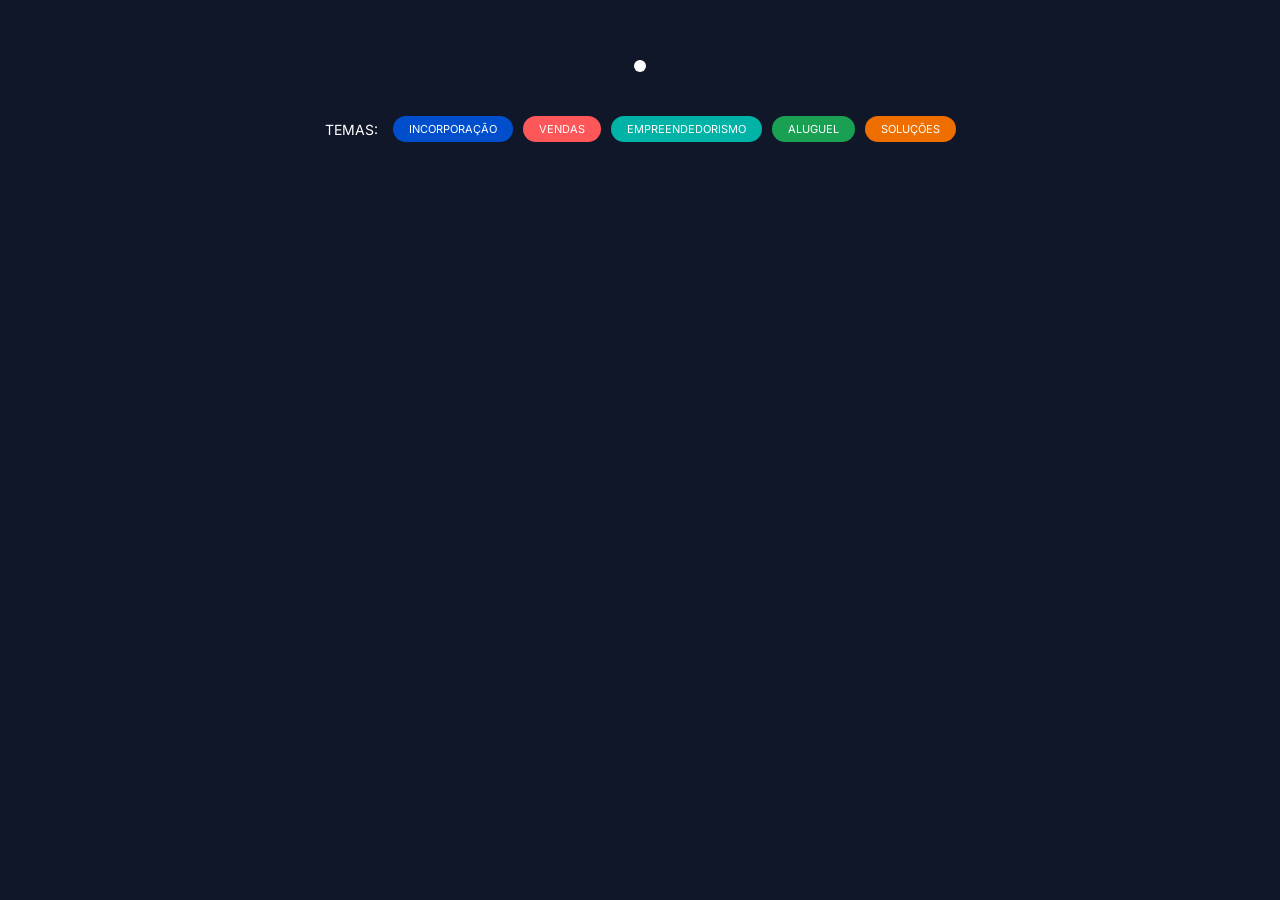
==== index.html @ 0c0e345c "first commit" ====
<!DOCTYPE html>
<html lang="pt-BR">
<head>
    <meta charset="UTF-8">
    <meta name="viewport" content="width=device-width, initial-scale=1.0">
    <title>Programação Cupola Summit 2026</title>
    <link rel="stylesheet" href="style.css">
</head>
<body>
    <div class="summit-schedule">
        <div class="schedule-controls">
            <div class="schedule-tabs" id="tabs-container">
                <!-- Tabs serão geradas dinamicamente -->
            </div>
            <div class="schedule-legend-container">
                <span class="legend-label">TEMAS:</span>
                <div class="schedule-legend">
                    <span class="legend-item incorp">INCORPORAÇÃO</span>
                    <span class="legend-item vendas">VENDAS</span>
                    <span class="legend-item emp">EMPREENDEDORISMO</span>
                    <span class="legend-item aluguel">ALUGUEL</span>
                    <span class="legend-item solucoes">SOLUÇÕES</span>
                </div>
            </div>
        </div>

        <div id="schedule-content">
            <!-- Conteúdo será gerado dinamicamente -->
        </div>
    </div>
    <script src="script.js"></script>
</body>
</html>
---- style.css ----
@import url('https://fonts.googleapis.com/css2?family=Inter:wght@400;500;600;700&display=swap');

:root {
  --bg-color: #101728;
  --text-light: #ffffff;
  --text-dark: #0c172c;
  --card-bg: #fdfaf5;
  
  --theme-incorp: #004ecc;
  --theme-vendas: #fe575a;
  --theme-emp: #00b3a6;
  --theme-aluguel: #1aa053;
  --theme-solucoes: #ee6f00;
  --theme-entrevista: #41444b;
}

* {
  box-sizing: border-box;
  margin: 0;
  padding: 0;
}

body {
  font-family: 'Inter', sans-serif;
  background-color: var(--bg-color);
  color: var(--text-light);
  padding: 20px;
}

.summit-schedule {
  max-width: 1140px;
  margin: 0 auto;
  padding: 40px 0;
}

/* Tabs */
.schedule-controls {
  text-align: center;
  margin-bottom: 40px;
}

.schedule-tabs {
  display: inline-flex;
  background: #ffffff;
  border-radius: 40px;
  padding: 6px;
  margin-bottom: 30px;
}

.tab-btn {
  background: transparent;
  border: none;
  color: #0c172c;
  padding: 8px 24px;
  border-radius: 35px;
  font-size: 14px;
  font-weight: 400;
  cursor: pointer;
  transition: all 0.3s ease;
}

.tab-btn.active {
  background: #0c172c;
  color: var(--text-light);
}

/* Legend Mobile Slider */
.schedule-legend-container {
    display: flex;
    justify-content: center;
    align-items: center;
    gap: 15px;
}

.legend-label {
    font-size: 14px;
    font-weight: 400;
    text-transform: uppercase;
}

.schedule-legend {
  display: flex;
  gap: 10px;
  overflow-x: auto;
  padding: 10px 0;
  scrollbar-width: none; /* Firefox */
}

.schedule-legend::-webkit-scrollbar {
  display: none; /* Chrome/Safari */
}

.legend-item {
  white-space: nowrap;
  padding: 6px 16px;
  border-radius: 20px;
  font-size: 11px;
  font-weight: 400;
  color: #fff;
  text-transform: uppercase;
}

.legend-item.incorp { background: var(--theme-incorp); }
.legend-item.vendas { background: var(--theme-vendas); }
.legend-item.emp { background: var(--theme-emp); }
.legend-item.aluguel { background: var(--theme-aluguel); }
.legend-item.solucoes { background: var(--theme-solucoes); }

/* Timeline Wrapper */
.schedule-day {
  display: none;
}

.schedule-day.active {
  display: block;
}

.timeline-row {
  display: flex;
  margin-bottom: 30px;
}

/* Time Badge */
.timeline-time {
  width: 70px;
  flex-shrink: 0;
  padding-right: 15px;
}

.time-badge {
  background: #fdfaf5;
  color: var(--bg-color);
  font-weight: 600;
  font-size: 14px;
  padding: 8px 0;
  text-align: center;
  border-radius: 12px; /* Reduzi de 50px para 12px conforme pedido */
  width: 56px;
  display: block;
}

/* Content Area */
.timeline-cards {
  display: grid;
  grid-template-columns: repeat(auto-fit, minmax(280px, 1fr));
  gap: 20px;
  flex-grow: 1;
}

/* Base Card */
.card {
  border-radius: 12px;
  overflow: hidden;
  display: flex;
  flex-direction: column;
  background: var(--card-bg);
  min-height: 100%;
}

/* Announcement */
.card-announcement {
  padding: 24px;
}

.card-announcement .stage-name, .card-normal .stage-name, .card-keynote .stage-name {
  font-size: 10px;
  text-transform: uppercase;
  color: #555;
  margin-bottom: 15px;
  font-weight: 500;
}

.card-announcement .event-title {
  font-size: 16px;
  font-weight: 600;
  color: var(--text-dark);
}

/* Keynote */
.card-keynote {
  background: linear-gradient(90deg, #448937 0%, #305466 100%);
  color: #fff;
}

.keynote-body {
  padding: 24px;
}

.card-keynote .stage-name { color: rgba(255,255,255,0.8); margin-bottom: 0; }

.keynote-content {
  display: flex;
  align-items: center;
  gap: 30px;
}

.keynote-speaker-info {
  display: flex;
  align-items: center;
  gap: 20px;
}

.speaker-photo {
  border-radius: 50%;
  object-fit: cover;
  flex-shrink: 0;
}

.speaker-photo.photo-normal { width: 36px; height: 36px; }
.speaker-photo.photo-keynote { width: 60px; height: 60px; }

.speaker-details .tag {
  border: 1px solid rgba(255,255,255,0.4);
  border-radius: 20px;
  padding: 2px 8px;
  font-size: 9px;
  text-transform: uppercase;
  display: inline-block;
  margin-bottom: 8px;
}

.speaker-details .speaker-name {
  font-size: 14px;
  font-weight: 500;
  margin-bottom: 4px;
}

.speaker-details .speaker-role {
  font-size: 9px;
  text-transform: uppercase;
  opacity: 0.8;
}

.card-normal .speaker-details .speaker-name {
  color: var(--text-dark);
}

.card-normal .speaker-details .speaker-role {
  color: #666;
}

.keynote-title {
  flex: 1;
  font-size: 28px;
  font-weight: 600;
  border-left: 1px solid rgba(255,255,255,0.3);
  padding-left: 30px;
  line-height: 1.1;
}

/* Normal Card */
.card-header {
  padding: 12px 20px;
  display: flex;
  justify-content: space-between;
  align-items: center;
}

.card-header .stage-name {
    margin-bottom: 0;
    color: #fff;
    font-weight: 600;
}

.theme-container {
    display: flex;
    gap: 5px;
}

.theme-tag {
  border: 1px solid rgba(255,255,255,0.6);
  padding: 2px 10px;
  border-radius: 20px;
  font-size: 9px;
  text-transform: uppercase;
  font-weight: 500;
  color: #fff;
}

.card-body {
  padding: 24px 20px;
  display: flex;
  flex-direction: column;
  justify-content: space-between;
  flex: 1;
}

.card-body .event-title {
  font-size: 16px;
  font-weight: 600;
  color: var(--text-dark);
  margin-bottom: 20px;
}

.normal-speaker-info {
  display: flex;
  align-items: center;
  gap: 12px;
}

/* Break */
.timeline-break {
  display: flex;
  align-items: center;
  gap: 15px;
  padding: 5px 0;
}

.break-icon {
  width: 36px;
  height: 36px;
  border: 1px solid rgba(255,255,255,0.2);
  border-radius: 50%;
  display: flex;
  align-items: center;
  justify-content: center;
}

.break-text {
  font-size: 14px;
  font-weight: 600;
}

/* Mobile */
@media (max-width: 768px) {
    .schedule-legend-container {
        flex-direction: column;
        align-items: flex-start;
        padding-left: 20px;
    }
    
    .schedule-legend {
        width: 100%;
        padding-right: 20px;
    }

    .timeline-row {
        flex-direction: column;
    }
    
    .timeline-time {
        margin-bottom: 10px;
    }

    .keynote-content {
        flex-direction: column;
        align-items: flex-start;
        gap: 20px;
    }
    
    .keynote-title {
        border-left: none;
        padding-left: 0;
        font-size: 20px;
    }
}
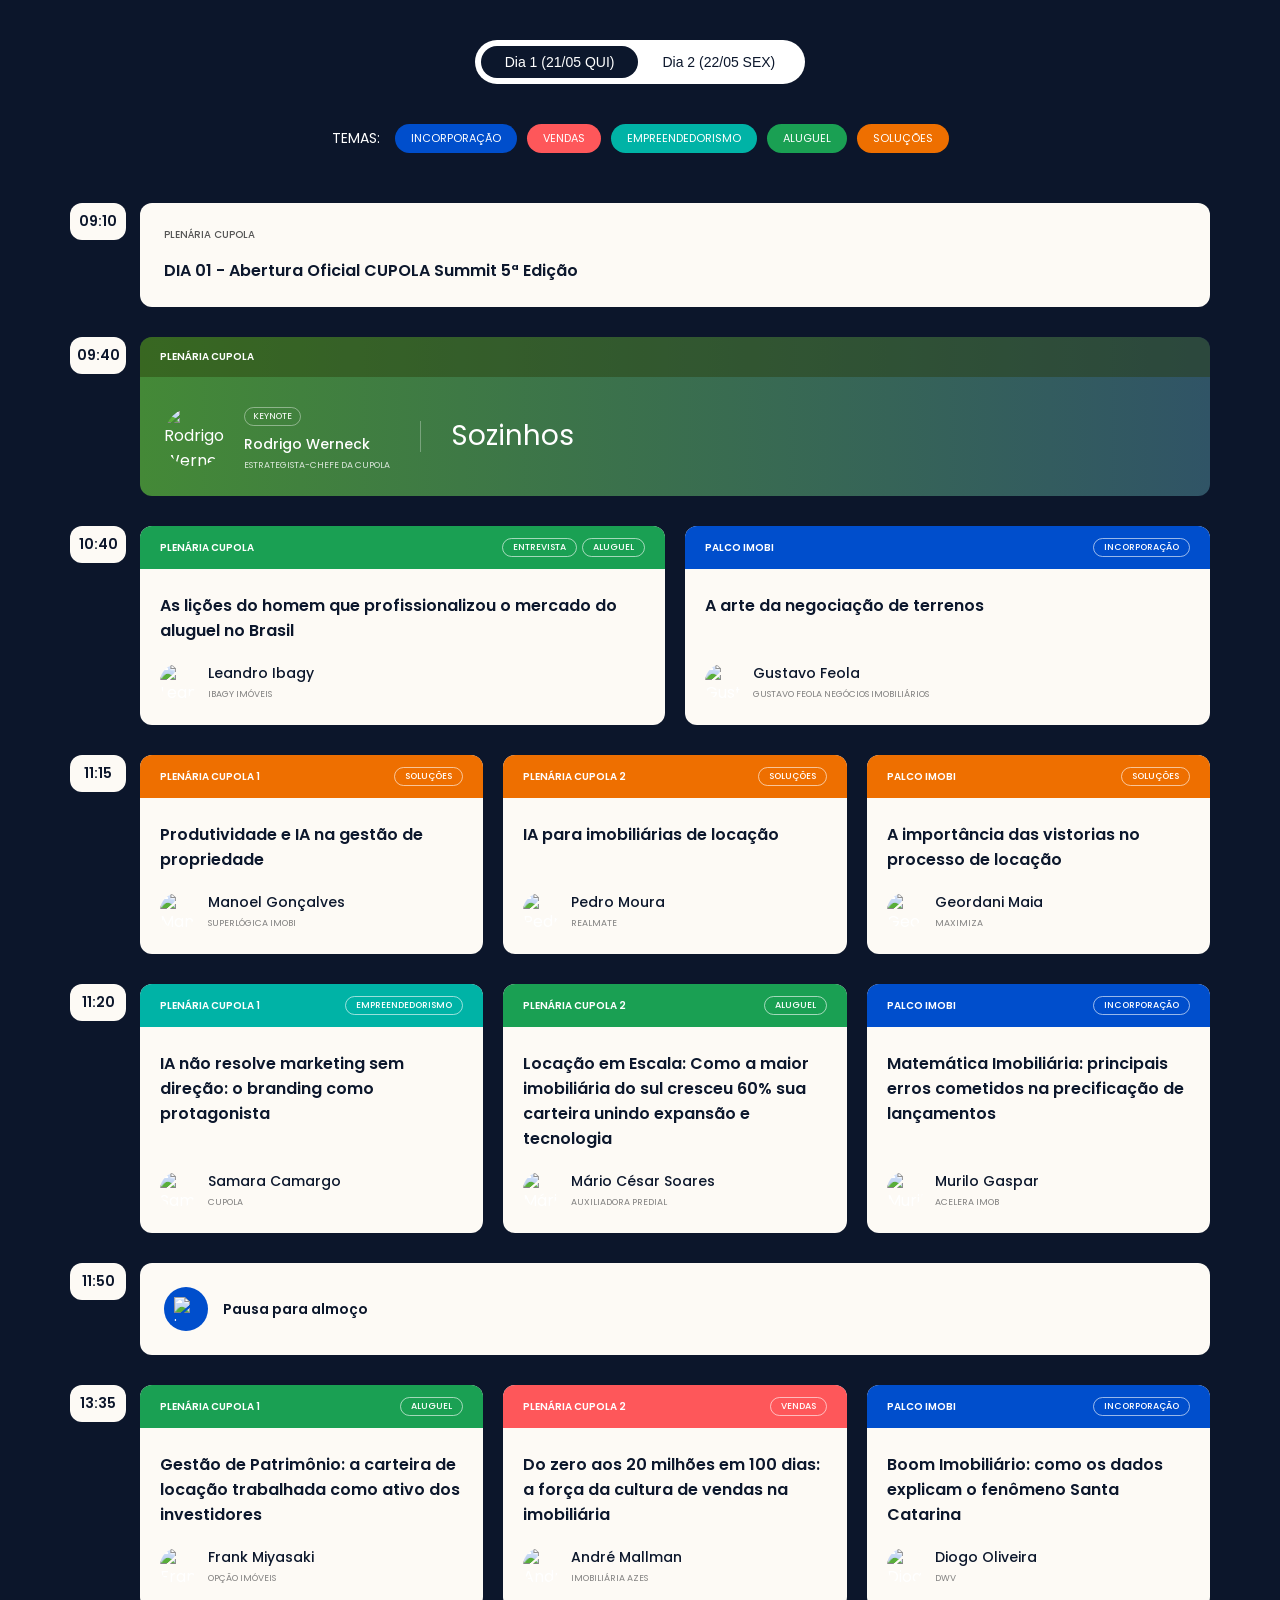
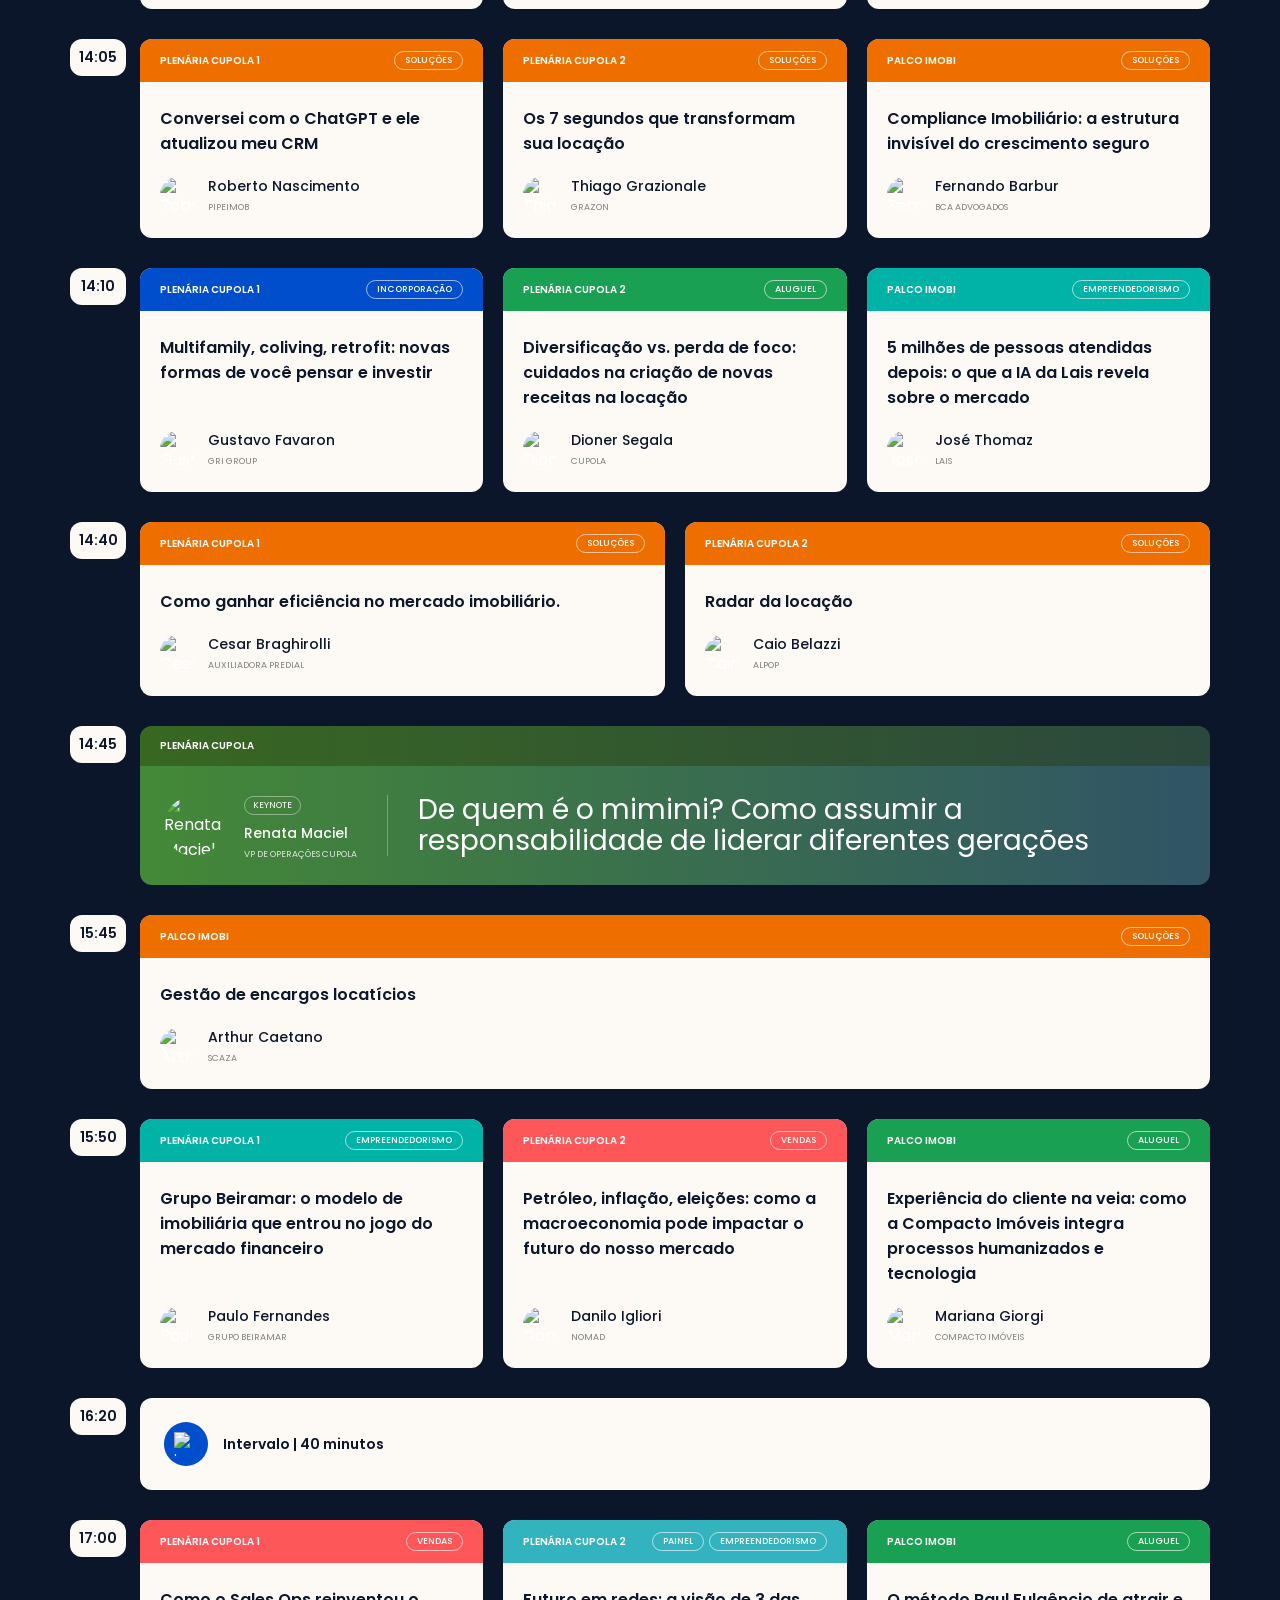
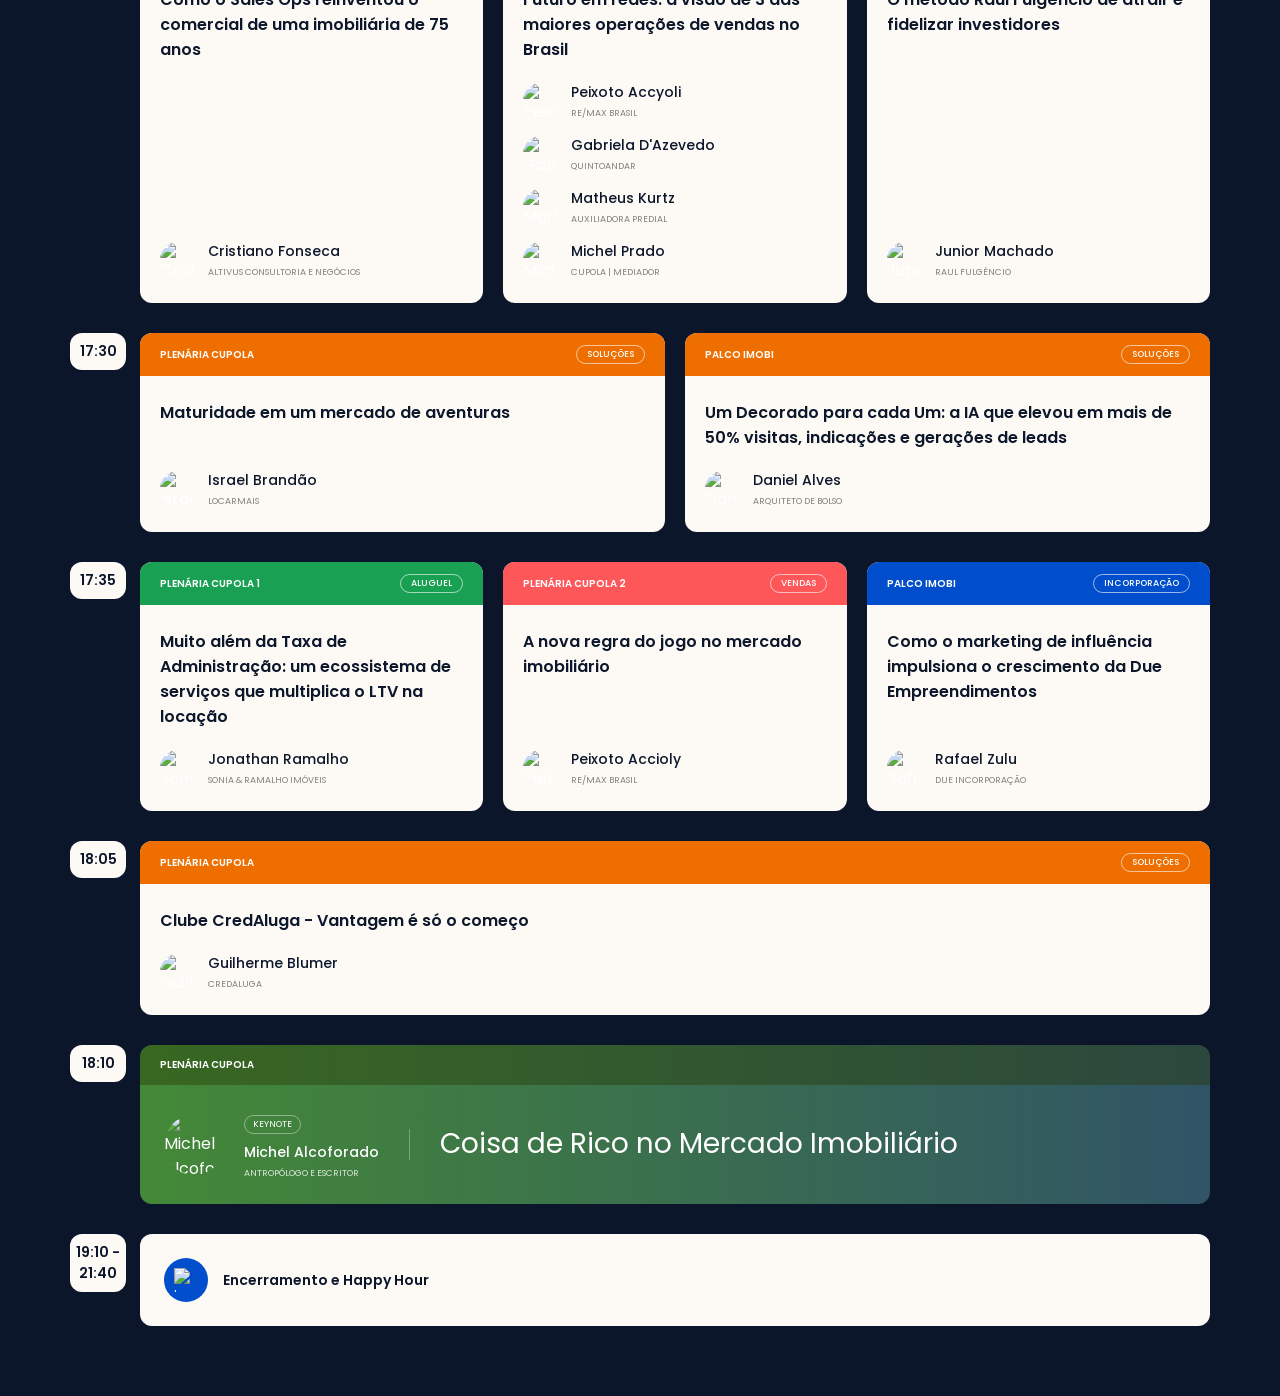
==== commit 8138c2e4: "send height to iframe" ====
--- a/index.html
+++ b/index.html
@@ -1,33 +1,56 @@
-<!DOCTYPE html>
+<!doctype html>
 <html lang="pt-BR">
-<head>
-    <meta charset="UTF-8">
-    <meta name="viewport" content="width=device-width, initial-scale=1.0">
+  <head>
+    <meta charset="UTF-8" />
+    <meta name="viewport" content="width=device-width, initial-scale=1.0" />
     <title>Programação Cupola Summit 2026</title>
-    <link rel="stylesheet" href="style.css">
-</head>
-<body>
+    <link rel="stylesheet" href="style.css" />
+  </head>
+  <body>
     <div class="summit-schedule">
-        <div class="schedule-controls">
-            <div class="schedule-tabs" id="tabs-container">
-                <!-- Tabs serão geradas dinamicamente -->
-            </div>
-            <div class="schedule-legend-container">
-                <span class="legend-label">TEMAS:</span>
-                <div class="schedule-legend">
-                    <span class="legend-item incorp">INCORPORAÇÃO</span>
-                    <span class="legend-item vendas">VENDAS</span>
-                    <span class="legend-item emp">EMPREENDEDORISMO</span>
-                    <span class="legend-item aluguel">ALUGUEL</span>
-                    <span class="legend-item solucoes">SOLUÇÕES</span>
-                </div>
-            </div>
+      <div class="schedule-controls">
+        <div class="schedule-tabs" id="tabs-container">
+          <!-- Tabs serão geradas dinamicamente -->
         </div>
 
-        <div id="schedule-content">
-            <!-- Conteúdo será gerado dinamicamente -->
+        <div class="schedule-legend-container">
+          <span class="legend-label">TEMAS:</span>
+
+          <div class="schedule-legend">
+            <span class="legend-item incorp">INCORPORAÇÃO</span>
+            <span class="legend-item vendas">VENDAS</span>
+            <span class="legend-item emp">EMPREENDEDORISMO</span>
+            <span class="legend-item aluguel">ALUGUEL</span>
+            <span class="legend-item solucoes">SOLUÇÕES</span>
+          </div>
         </div>
+      </div>
+
+      <div id="schedule-content">
+        <!-- Conteúdo será gerado dinamicamente -->
+      </div>
     </div>
+
     <script src="script.js"></script>
-</body>
+
+    <!-- AUTO HEIGHT IFRAME -->
+    <script>
+      function sendHeight() {
+        const height = document.documentElement.scrollHeight;
+
+        window.parent.postMessage(
+          {
+            type: "setHeight",
+            height,
+          },
+          "*",
+        );
+      }
+
+      window.addEventListener("load", sendHeight);
+      window.addEventListener("resize", sendHeight);
+
+      setInterval(sendHeight, 1000);
+    </script>
+  </body>
 </html>
--- a/style.css
+++ b/style.css
@@ -1,13 +1,14 @@
-@import url('https://fonts.googleapis.com/css2?family=Inter:wght@400;500;600;700&display=swap');
+@import url('https://fonts.googleapis.com/css2?family=Poppins:wght@400;500;600;700&display=swap');
 
 :root {
-  --bg-color: #101728;
+  --bg-color: #0C162B;
   --text-light: #ffffff;
   --text-dark: #0c172c;
   --card-bg: #fdfaf5;
   
   --theme-incorp: #004ecc;
   --theme-vendas: #fe575a;
+  --theme-painel: #32b3bd;
   --theme-emp: #00b3a6;
   --theme-aluguel: #1aa053;
   --theme-solucoes: #ee6f00;
@@ -20,17 +21,24 @@
   padding: 0;
 }
 
+html,
 body {
-  font-family: 'Inter', sans-serif;
+  max-width: 100%;
+  overflow-x: hidden;
+}
+
+body {
+  font-family: 'Poppins', sans-serif;
   background-color: var(--bg-color);
   color: var(--text-light);
-  padding: 20px;
+  padding: 12px 20px;
 }
 
 .summit-schedule {
+  width: 100%;
   max-width: 1140px;
   margin: 0 auto;
-  padding: 40px 0;
+  padding: 28px 0;
 }
 
 /* Tabs */
@@ -242,7 +250,7 @@
 .keynote-title {
   flex: 1;
   font-size: 28px;
-  font-weight: 600;
+  font-weight: 400;
   border-left: 1px solid rgba(255,255,255,0.3);
   padding-left: 30px;
   line-height: 1.1;
@@ -323,34 +331,280 @@
 
 /* Mobile */
 @media (max-width: 768px) {
+    body {
+        padding: 16px 12px;
+    }
+
+    .summit-schedule {
+        padding: 16px 0;
+    }
+
+    .schedule-controls {
+        margin-bottom: 28px;
+    }
+
+    .schedule-tabs {
+        display: flex;
+        width: 100%;
+        max-width: 100%;
+        overflow: hidden;
+        justify-content: stretch;
+        margin-bottom: 22px;
+        scrollbar-width: none;
+    }
+
+    .schedule-tabs::-webkit-scrollbar {
+        display: none;
+    }
+
+    .tab-btn {
+        flex: 1 1 0;
+        min-width: 0;
+        padding: 8px 10px;
+        white-space: nowrap;
+        font-size: 12px;
+        line-height: 1.1;
+    }
+
     .schedule-legend-container {
         flex-direction: column;
         align-items: flex-start;
-        padding-left: 20px;
+        padding-left: 0;
+        max-width: 100%;
     }
     
     .schedule-legend {
         width: 100%;
-        padding-right: 20px;
+        max-width: 100%;
+        padding-right: 0;
+    }
+
+    .legend-item {
+        flex: 0 0 auto;
     }
 
     .timeline-row {
-        flex-direction: column;
+        display: grid;
+        grid-template-columns: 64px minmax(0, 1fr);
+        gap: 12px;
+        align-items: start;
+        margin-bottom: 28px;
+        width: 100%;
+        max-width: 100%;
     }
     
     .timeline-time {
-        margin-bottom: 10px;
+        width: 64px;
+        padding-right: 0;
+        margin-bottom: 0;
+        position: sticky;
+        top: 12px;
+        z-index: 1;
+    }
+
+    .time-badge {
+        width: 64px;
+        border-radius: 18px;
+        padding: 10px 4px;
+        font-size: 20px;
+        font-weight: 400;
+        line-height: 1.05;
+    }
+
+    .timeline-cards {
+        grid-template-columns: minmax(0, 1fr) !important;
+        gap: 16px;
+        min-width: 0;
+        width: 100%;
+        max-width: 100%;
+    }
+
+    .card {
+        border-radius: 18px;
+        min-width: 0;
+        width: 100%;
+        max-width: 100%;
+    }
+
+    .card-header {
+        min-height: 48px;
+        padding: 14px 18px;
+        align-items: center;
+        gap: 10px;
+        flex-wrap: wrap;
+        min-width: 0;
+    }
+
+    .card-header .stage-name {
+        font-size: 12px;
+        line-height: 1.2;
+        min-width: 0;
+    }
+
+    .theme-container {
+        flex-wrap: wrap;
+        justify-content: flex-end;
+        max-width: 100%;
+        min-width: 0;
+    }
+
+    .theme-tag {
+        font-size: 9px;
+        padding: 2px 8px;
+        white-space: nowrap;
+    }
+
+    .card-announcement {
+        padding: 0;
+    }
+
+    .card-announcement .stage-name {
+        border-bottom: 1px solid #e6e5dd;
+        color: var(--text-dark);
+        font-size: 12px;
+        margin-bottom: 0;
+        padding: 18px;
+    }
+
+    .card-announcement .event-title {
+        font-size: 24px;
+        font-weight: 500;
+        line-height: 1.2;
+        padding: 28px 18px 34px;
+        overflow-wrap: anywhere;
+    }
+
+    .card-body {
+        padding: 22px 18px;
+        min-height: 220px;
+    }
+
+    .card-body .event-title {
+        font-size: 18px;
+        line-height: 1.35;
+        margin-bottom: 28px;
+        overflow-wrap: anywhere;
+    }
+
+    .speaker-details .speaker-name {
+        font-size: 15px;
+        line-height: 1.2;
+    }
+
+    .speaker-details .speaker-role {
+        font-size: 9px;
+        line-height: 1.25;
+    }
+
+    .speakers-container {
+        gap: 12px !important;
+    }
+
+    .normal-speaker-info {
+        align-items: center;
+        min-width: 0;
+    }
+
+    .speaker-details {
+        min-width: 0;
+        overflow-wrap: anywhere;
+    }
+
+    .keynote-body {
+        padding: 28px 18px 34px;
     }
 
     .keynote-content {
         flex-direction: column;
         align-items: flex-start;
-        gap: 20px;
+        gap: 28px;
+    }
+
+    .keynote-speaker-info {
+        gap: 18px;
+        min-width: 0;
+        width: 100%;
+    }
+
+    .speaker-photo.photo-keynote {
+        width: 84px;
+        height: 84px;
+    }
+
+    .speaker-details .tag {
+        font-size: 11px;
+        padding: 4px 12px;
+        margin-bottom: 10px;
+    }
+
+    .card-keynote .speaker-details .speaker-name {
+        font-size: 24px;
+        font-weight: 400;
+    }
+
+    .card-keynote .speaker-details .speaker-role {
+        font-size: 14px;
+        line-height: 1.2;
     }
     
     .keynote-title {
         border-left: none;
         padding-left: 0;
+        font-size: 36px;
+        line-height: 1.15;
+        width: 100%;
+        overflow-wrap: anywhere;
+    }
+
+    .timeline-break {
+        padding: 18px;
+    }
+}
+
+@media (max-width: 420px) {
+    body {
+        padding: 14px 8px;
+    }
+
+    .timeline-row {
+        grid-template-columns: 52px minmax(0, 1fr);
+        gap: 8px;
+    }
+
+    .timeline-time,
+    .time-badge {
+        width: 52px;
+    }
+
+    .time-badge {
+        font-size: 16px;
+        border-radius: 13px;
+        padding: 9px 3px;
+    }
+
+    .schedule-tabs {
+        padding: 4px;
+    }
+
+    .tab-btn {
+        font-size: 11px;
+        padding: 8px 6px;
+    }
+
+    .card-announcement .event-title {
         font-size: 20px;
     }
-}
+
+    .keynote-title {
+        font-size: 26px;
+    }
+
+    .speaker-photo.photo-keynote {
+        width: 72px;
+        height: 72px;
+    }
+
+    .card-keynote .speaker-details .speaker-name {
+        font-size: 20px;
+    }
+}
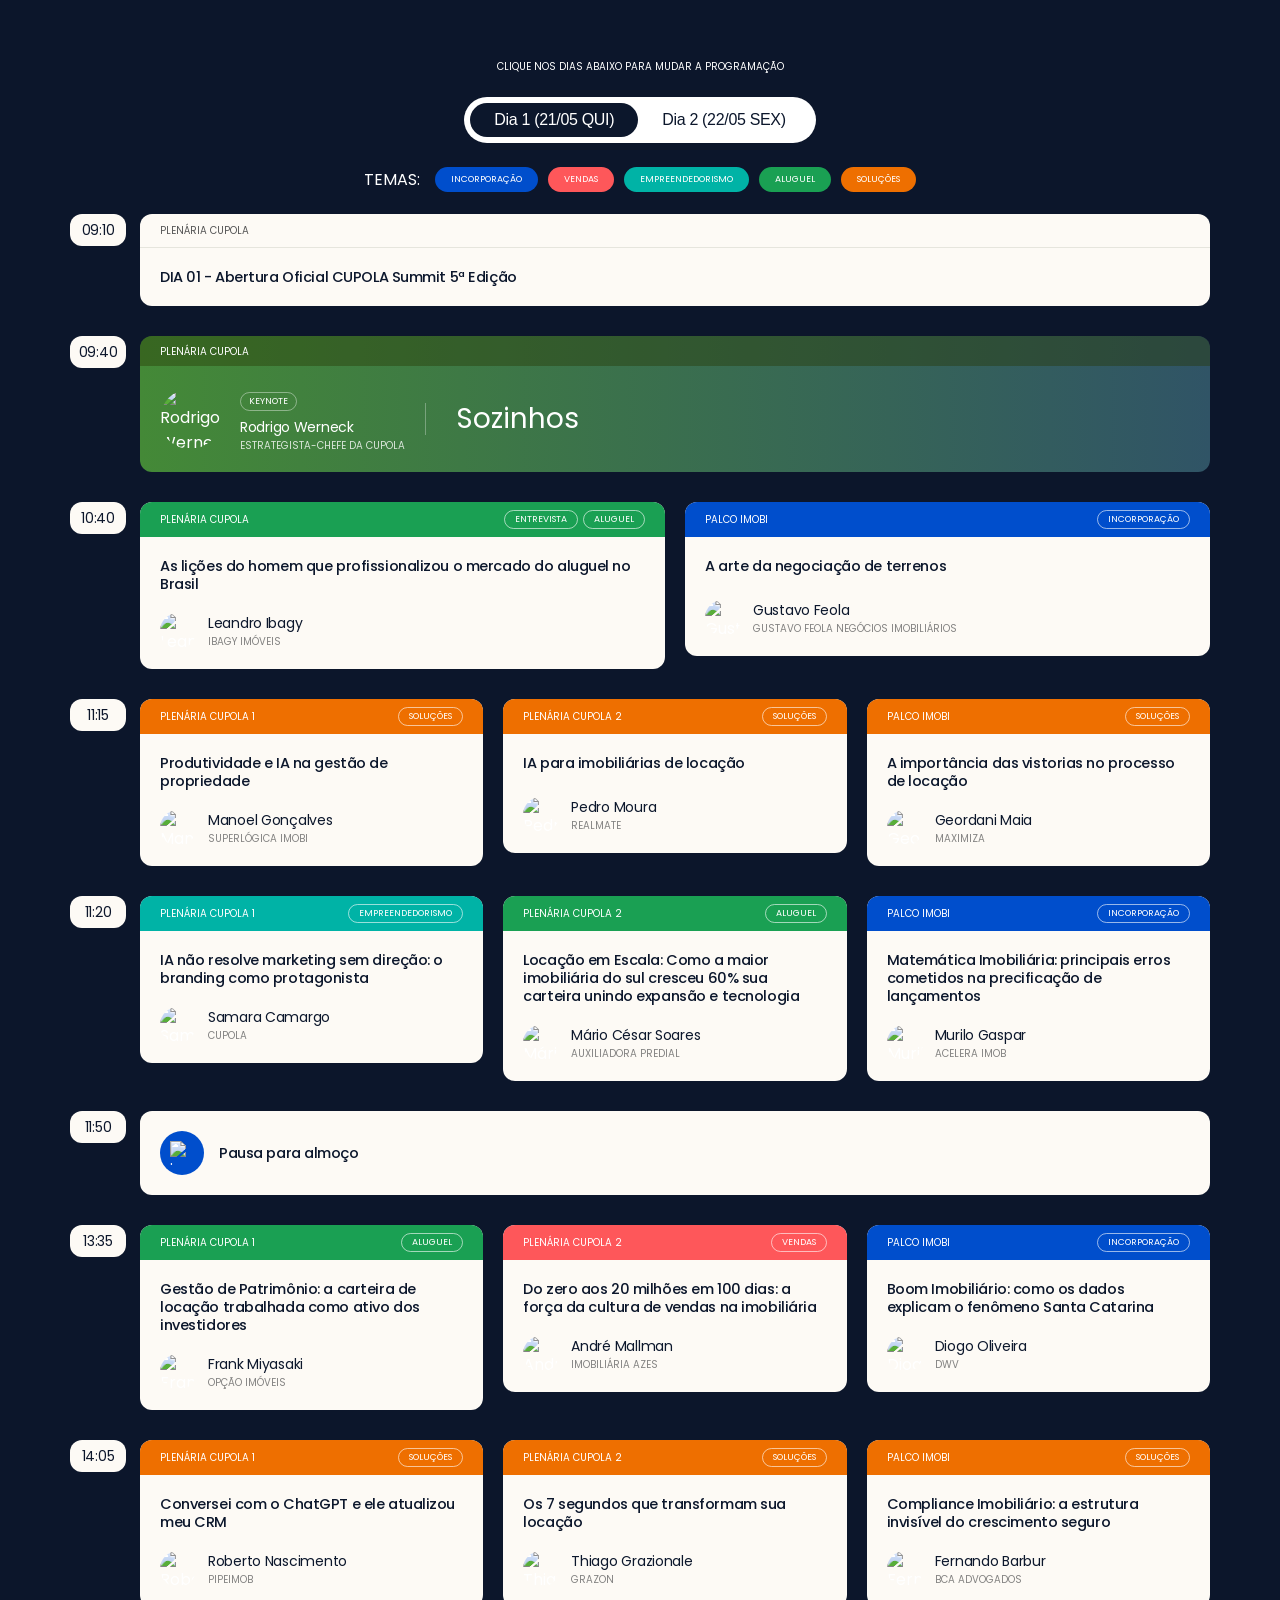
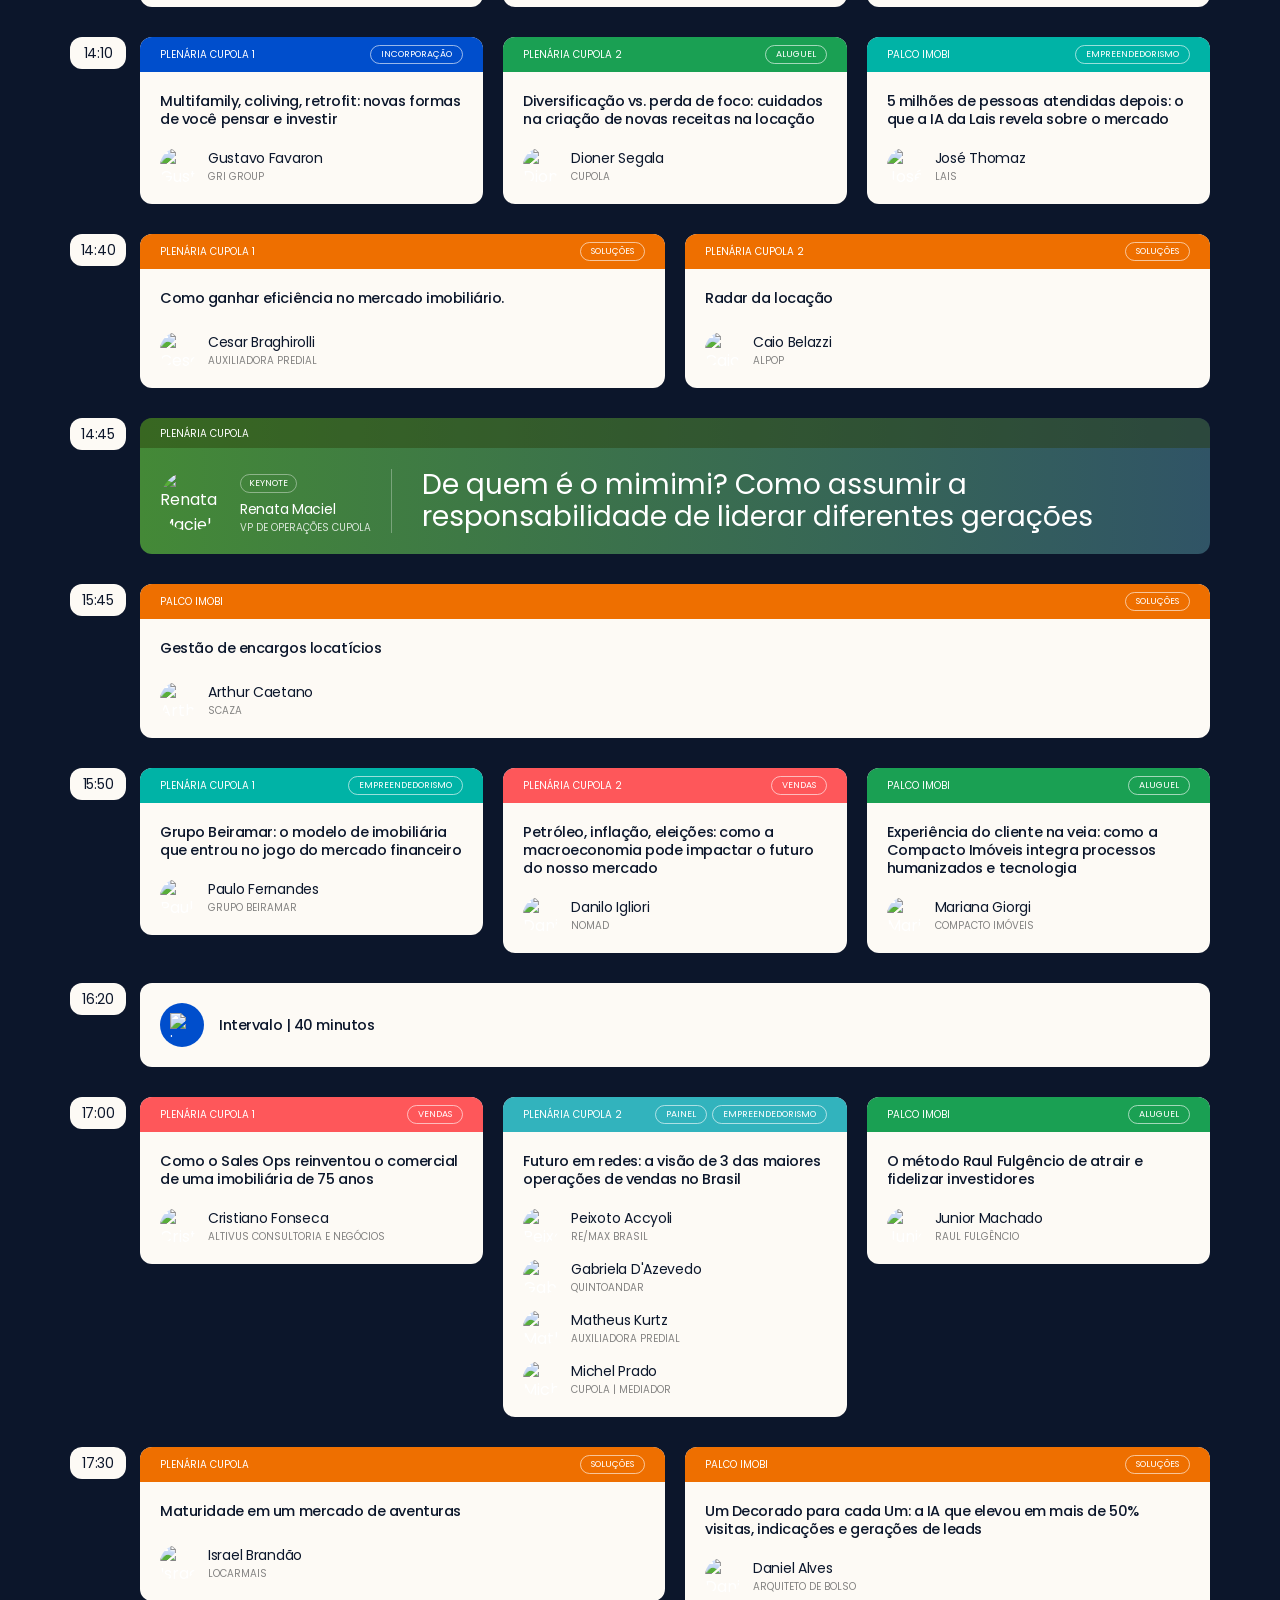
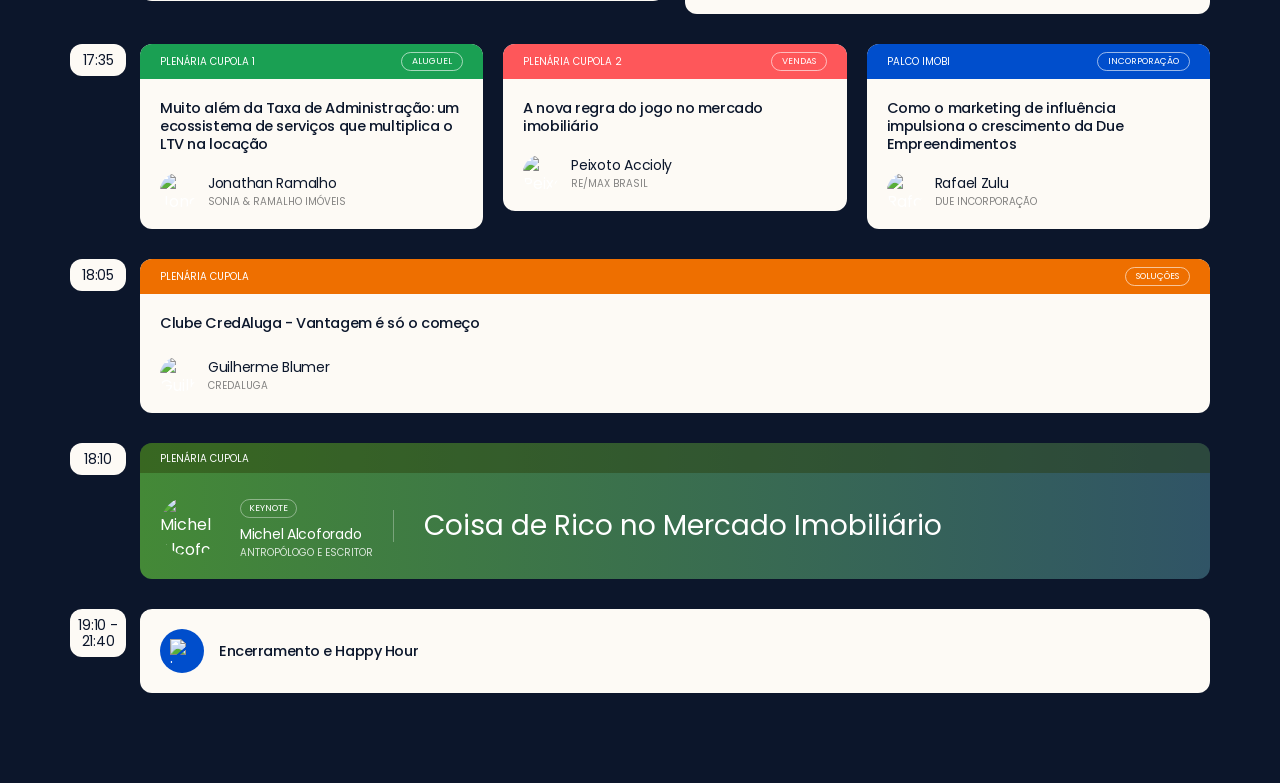
==== commit 8ea656e2: "Ajustes v2" ====
--- a/index.html
+++ b/index.html
@@ -9,6 +9,8 @@
   <body>
     <div class="summit-schedule">
       <div class="schedule-controls">
+        <p class="schedule-instruction">Clique nos dias abaixo para mudar a programação</p>
+
         <div class="schedule-tabs" id="tabs-container">
           <!-- Tabs serão geradas dinamicamente -->
         </div>
--- a/style.css
+++ b/style.css
@@ -1,11 +1,11 @@
-@import url('https://fonts.googleapis.com/css2?family=Poppins:wght@400;500;600;700&display=swap');
+@import url("https://fonts.googleapis.com/css2?family=Poppins:wght@400;500;600;700&display=swap");
 
 :root {
-  --bg-color: #0C162B;
+  --bg-color: #0c162b;
   --text-light: #ffffff;
   --text-dark: #0c172c;
   --card-bg: #fdfaf5;
-  
+
   --theme-incorp: #004ecc;
   --theme-vendas: #fe575a;
   --theme-painel: #32b3bd;
@@ -13,6 +13,26 @@
   --theme-aluguel: #1aa053;
   --theme-solucoes: #ee6f00;
   --theme-entrevista: #41444b;
+
+  --font-h1-poppins: 55px;
+  --line-h1-poppins: 60px;
+  --font-h2-poppins: 40px;
+  --font-h3: 30px;
+  --font-h4: 20px;
+  --line-h4: 24px;
+  --font-p: 16px;
+  --line-p: 24px;
+  --font-p-var2: 14px;
+  --line-p-var2: 16px;
+  --font-button: 16px;
+  --line-button: 18px;
+  --font-small: 10px;
+  --line-small: 13px;
+  --font-theme: 9px;
+  --font-talk-title: 14.5px;
+  --line-talk-title: 18px;
+  --font-keynote-theme: 28px;
+  --line-keynote-theme: 32px;
 }
 
 * {
@@ -28,7 +48,7 @@
 }
 
 body {
-  font-family: 'Poppins', sans-serif;
+  font-family: "Poppins", sans-serif;
   background-color: var(--bg-color);
   color: var(--text-light);
   padding: 12px 20px;
@@ -38,13 +58,28 @@
   width: 100%;
   max-width: 1140px;
   margin: 0 auto;
-  padding: 28px 0;
+  padding: 48px 0;
+  display: flex;
+  flex-direction: column;
+  gap: 12px;
 }
 
 /* Tabs */
 .schedule-controls {
+  display: flex;
+  flex-direction: column;
+  align-items: center;
+  gap: 24px;
   text-align: center;
-  margin-bottom: 40px;
+  margin-bottom: 10px;
+}
+
+.schedule-instruction {
+  font-size: var(--font-small);
+  line-height: var(--line-small);
+  font-weight: 400;
+  text-transform: uppercase;
+  color: var(--text-light);
 }
 
 .schedule-tabs {
@@ -52,7 +87,7 @@
   background: #ffffff;
   border-radius: 40px;
   padding: 6px;
-  margin-bottom: 30px;
+  margin-bottom: 0;
 }
 
 .tab-btn {
@@ -61,8 +96,10 @@
   color: #0c172c;
   padding: 8px 24px;
   border-radius: 35px;
-  font-size: 14px;
-  font-weight: 400;
+  font-size: var(--font-button);
+  line-height: var(--line-button);
+  font-weight: 400;
+  letter-spacing: -0.02em;
   cursor: pointer;
   transition: all 0.3s ease;
 }
@@ -74,23 +111,24 @@
 
 /* Legend Mobile Slider */
 .schedule-legend-container {
-    display: flex;
-    justify-content: center;
-    align-items: center;
-    gap: 15px;
+  display: flex;
+  justify-content: center;
+  align-items: center;
+  gap: 15px;
 }
 
 .legend-label {
-    font-size: 14px;
-    font-weight: 400;
-    text-transform: uppercase;
+  font-size: var(--font-button);
+  line-height: var(--line-button);
+  font-weight: 400;
+  text-transform: uppercase;
 }
 
 .schedule-legend {
   display: flex;
   gap: 10px;
   overflow-x: auto;
-  padding: 10px 0;
+  padding: 0;
   scrollbar-width: none; /* Firefox */
 }
 
@@ -102,17 +140,29 @@
   white-space: nowrap;
   padding: 6px 16px;
   border-radius: 20px;
-  font-size: 11px;
-  font-weight: 400;
+  font-size: var(--font-theme);
+  line-height: normal;
+  font-weight: 400;
+  letter-spacing: 0;
   color: #fff;
   text-transform: uppercase;
 }
 
-.legend-item.incorp { background: var(--theme-incorp); }
-.legend-item.vendas { background: var(--theme-vendas); }
-.legend-item.emp { background: var(--theme-emp); }
-.legend-item.aluguel { background: var(--theme-aluguel); }
-.legend-item.solucoes { background: var(--theme-solucoes); }
+.legend-item.incorp {
+  background: var(--theme-incorp);
+}
+.legend-item.vendas {
+  background: var(--theme-vendas);
+}
+.legend-item.emp {
+  background: var(--theme-emp);
+}
+.legend-item.aluguel {
+  background: var(--theme-aluguel);
+}
+.legend-item.solucoes {
+  background: var(--theme-solucoes);
+}
 
 /* Timeline Wrapper */
 .schedule-day {
@@ -138,8 +188,10 @@
 .time-badge {
   background: #fdfaf5;
   color: var(--bg-color);
-  font-weight: 600;
-  font-size: 14px;
+  font-weight: 400;
+  font-size: var(--font-p-var2);
+  line-height: var(--line-p-var2);
+  letter-spacing: -0.02em;
   padding: 8px 0;
   text-align: center;
   border-radius: 12px; /* Reduzi de 50px para 12px conforme pedido */
@@ -153,6 +205,7 @@
   grid-template-columns: repeat(auto-fit, minmax(280px, 1fr));
   gap: 20px;
   flex-grow: 1;
+  align-items: start;
 }
 
 /* Base Card */
@@ -162,26 +215,52 @@
   display: flex;
   flex-direction: column;
   background: var(--card-bg);
-  min-height: 100%;
+  min-height: 0;
+}
+
+.card-normal.card-has-single-speaker {
+  height: auto;
+  min-height: 154px;
+}
+
+.card-normal.card-has-multiple-speakers {
+  height: auto;
+  min-height: 0;
 }
 
 /* Announcement */
 .card-announcement {
-  padding: 24px;
-}
-
-.card-announcement .stage-name, .card-normal .stage-name, .card-keynote .stage-name {
-  font-size: 10px;
+  padding: 0;
+}
+
+.card-announcement .stage-name,
+.card-normal .stage-name,
+.card-keynote .stage-name {
+  font-size: var(--font-small);
+  line-height: var(--line-small);
   text-transform: uppercase;
   color: #555;
   margin-bottom: 15px;
+  font-weight: 400;
+  letter-spacing: 0;
+}
+
+.card-announcement .event-title {
+  font-size: var(--font-talk-title);
+  line-height: var(--line-talk-title);
   font-weight: 500;
-}
-
-.card-announcement .event-title {
-  font-size: 16px;
-  font-weight: 600;
+  letter-spacing: -0.03em;
   color: var(--text-dark);
+}
+
+.card-announcement:not(.card-break) .stage-name {
+  border-bottom: 1px solid #e6e5dd;
+  margin-bottom: 0;
+  padding: 10px 20px;
+}
+
+.card-announcement:not(.card-break) .event-title {
+  padding: 20px;
 }
 
 /* Keynote */
@@ -191,15 +270,18 @@
 }
 
 .keynote-body {
-  padding: 24px;
-}
-
-.card-keynote .stage-name { color: rgba(255,255,255,0.8); margin-bottom: 0; }
+  padding: 20px;
+}
+
+.card-keynote .stage-name {
+  color: rgba(255, 255, 255, 0.8);
+  margin-bottom: 0;
+}
 
 .keynote-content {
   display: flex;
   align-items: center;
-  gap: 30px;
+  gap: 20px;
 }
 
 .keynote-speaker-info {
@@ -214,27 +296,39 @@
   flex-shrink: 0;
 }
 
-.speaker-photo.photo-normal { width: 36px; height: 36px; }
-.speaker-photo.photo-keynote { width: 60px; height: 60px; }
+.speaker-photo.photo-normal {
+  width: 36px;
+  height: 36px;
+}
+.speaker-photo.photo-keynote {
+  width: 60px;
+  height: 60px;
+}
 
 .speaker-details .tag {
-  border: 1px solid rgba(255,255,255,0.4);
+  border: 1px solid rgba(255, 255, 255, 0.4);
   border-radius: 20px;
   padding: 2px 8px;
-  font-size: 9px;
+  font-size: var(--font-theme);
+  line-height: normal;
+  letter-spacing: 0;
   text-transform: uppercase;
   display: inline-block;
   margin-bottom: 8px;
 }
 
 .speaker-details .speaker-name {
-  font-size: 14px;
-  font-weight: 500;
+  font-size: var(--font-p-var2);
+  line-height: var(--line-p-var2);
+  font-weight: 400;
+  letter-spacing: -0.02em;
   margin-bottom: 4px;
 }
 
 .speaker-details .speaker-role {
-  font-size: 9px;
+  font-size: var(--font-small);
+  line-height: var(--line-small);
+  letter-spacing: 0;
   text-transform: uppercase;
   opacity: 0.8;
 }
@@ -249,44 +343,48 @@
 
 .keynote-title {
   flex: 1;
-  font-size: 28px;
-  font-weight: 400;
-  border-left: 1px solid rgba(255,255,255,0.3);
+  font-size: var(--font-keynote-theme);
+  line-height: var(--line-keynote-theme);
+  font-weight: 400;
+  letter-spacing: 0;
+  border-left: 1px solid rgba(255, 255, 255, 0.3);
   padding-left: 30px;
-  line-height: 1.1;
 }
 
 /* Normal Card */
 .card-header {
-  padding: 12px 20px;
+  min-height: 30px;
+  padding: 8px 20px;
   display: flex;
   justify-content: space-between;
   align-items: center;
 }
 
 .card-header .stage-name {
-    margin-bottom: 0;
-    color: #fff;
-    font-weight: 600;
+  margin-bottom: 0;
+  color: #fff;
+  font-weight: 400;
 }
 
 .theme-container {
-    display: flex;
-    gap: 5px;
+  display: flex;
+  gap: 5px;
 }
 
 .theme-tag {
-  border: 1px solid rgba(255,255,255,0.6);
+  border: 1px solid rgba(255, 255, 255, 0.6);
   padding: 2px 10px;
   border-radius: 20px;
-  font-size: 9px;
+  font-size: var(--font-theme);
+  line-height: normal;
+  letter-spacing: 0;
   text-transform: uppercase;
-  font-weight: 500;
+  font-weight: 400;
   color: #fff;
 }
 
 .card-body {
-  padding: 24px 20px;
+  padding: 20px;
   display: flex;
   flex-direction: column;
   justify-content: space-between;
@@ -294,8 +392,10 @@
 }
 
 .card-body .event-title {
-  font-size: 16px;
-  font-weight: 600;
+  font-size: var(--font-talk-title);
+  line-height: var(--line-talk-title);
+  font-weight: 500;
+  letter-spacing: -0.03em;
   color: var(--text-dark);
   margin-bottom: 20px;
 }
@@ -317,7 +417,7 @@
 .break-icon {
   width: 36px;
   height: 36px;
-  border: 1px solid rgba(255,255,255,0.2);
+  border: 1px solid rgba(255, 255, 255, 0.2);
   border-radius: 50%;
   display: flex;
   align-items: center;
@@ -325,286 +425,341 @@
 }
 
 .break-text {
-  font-size: 14px;
-  font-weight: 600;
+  font-size: var(--font-talk-title);
+  line-height: var(--line-talk-title);
+  font-weight: 500;
+  letter-spacing: -0.03em;
+}
+
+.card-break {
+  padding: 20px;
 }
 
 /* Mobile */
 @media (max-width: 768px) {
-    body {
-        padding: 16px 12px;
-    }
-
-    .summit-schedule {
-        padding: 16px 0;
-    }
-
-    .schedule-controls {
-        margin-bottom: 28px;
-    }
-
-    .schedule-tabs {
-        display: flex;
-        width: 100%;
-        max-width: 100%;
-        overflow: hidden;
-        justify-content: stretch;
-        margin-bottom: 22px;
-        scrollbar-width: none;
-    }
-
-    .schedule-tabs::-webkit-scrollbar {
-        display: none;
-    }
-
-    .tab-btn {
-        flex: 1 1 0;
-        min-width: 0;
-        padding: 8px 10px;
-        white-space: nowrap;
-        font-size: 12px;
-        line-height: 1.1;
-    }
-
-    .schedule-legend-container {
-        flex-direction: column;
-        align-items: flex-start;
-        padding-left: 0;
-        max-width: 100%;
-    }
-    
-    .schedule-legend {
-        width: 100%;
-        max-width: 100%;
-        padding-right: 0;
-    }
-
-    .legend-item {
-        flex: 0 0 auto;
-    }
-
-    .timeline-row {
-        display: grid;
-        grid-template-columns: 64px minmax(0, 1fr);
-        gap: 12px;
-        align-items: start;
-        margin-bottom: 28px;
-        width: 100%;
-        max-width: 100%;
-    }
-    
-    .timeline-time {
-        width: 64px;
-        padding-right: 0;
-        margin-bottom: 0;
-        position: sticky;
-        top: 12px;
-        z-index: 1;
-    }
-
-    .time-badge {
-        width: 64px;
-        border-radius: 18px;
-        padding: 10px 4px;
-        font-size: 20px;
-        font-weight: 400;
-        line-height: 1.05;
-    }
-
-    .timeline-cards {
-        grid-template-columns: minmax(0, 1fr) !important;
-        gap: 16px;
-        min-width: 0;
-        width: 100%;
-        max-width: 100%;
-    }
-
-    .card {
-        border-radius: 18px;
-        min-width: 0;
-        width: 100%;
-        max-width: 100%;
-    }
-
-    .card-header {
-        min-height: 48px;
-        padding: 14px 18px;
-        align-items: center;
-        gap: 10px;
-        flex-wrap: wrap;
-        min-width: 0;
-    }
-
-    .card-header .stage-name {
-        font-size: 12px;
-        line-height: 1.2;
-        min-width: 0;
-    }
-
-    .theme-container {
-        flex-wrap: wrap;
-        justify-content: flex-end;
-        max-width: 100%;
-        min-width: 0;
-    }
-
-    .theme-tag {
-        font-size: 9px;
-        padding: 2px 8px;
-        white-space: nowrap;
-    }
-
-    .card-announcement {
-        padding: 0;
-    }
-
-    .card-announcement .stage-name {
-        border-bottom: 1px solid #e6e5dd;
-        color: var(--text-dark);
-        font-size: 12px;
-        margin-bottom: 0;
-        padding: 18px;
-    }
-
-    .card-announcement .event-title {
-        font-size: 24px;
-        font-weight: 500;
-        line-height: 1.2;
-        padding: 28px 18px 34px;
-        overflow-wrap: anywhere;
-    }
-
-    .card-body {
-        padding: 22px 18px;
-        min-height: 220px;
-    }
-
-    .card-body .event-title {
-        font-size: 18px;
-        line-height: 1.35;
-        margin-bottom: 28px;
-        overflow-wrap: anywhere;
-    }
-
-    .speaker-details .speaker-name {
-        font-size: 15px;
-        line-height: 1.2;
-    }
-
-    .speaker-details .speaker-role {
-        font-size: 9px;
-        line-height: 1.25;
-    }
-
-    .speakers-container {
-        gap: 12px !important;
-    }
-
-    .normal-speaker-info {
-        align-items: center;
-        min-width: 0;
-    }
-
-    .speaker-details {
-        min-width: 0;
-        overflow-wrap: anywhere;
-    }
-
-    .keynote-body {
-        padding: 28px 18px 34px;
-    }
-
-    .keynote-content {
-        flex-direction: column;
-        align-items: flex-start;
-        gap: 28px;
-    }
-
-    .keynote-speaker-info {
-        gap: 18px;
-        min-width: 0;
-        width: 100%;
-    }
-
-    .speaker-photo.photo-keynote {
-        width: 84px;
-        height: 84px;
-    }
-
-    .speaker-details .tag {
-        font-size: 11px;
-        padding: 4px 12px;
-        margin-bottom: 10px;
-    }
-
-    .card-keynote .speaker-details .speaker-name {
-        font-size: 24px;
-        font-weight: 400;
-    }
-
-    .card-keynote .speaker-details .speaker-role {
-        font-size: 14px;
-        line-height: 1.2;
-    }
-    
-    .keynote-title {
-        border-left: none;
-        padding-left: 0;
-        font-size: 36px;
-        line-height: 1.15;
-        width: 100%;
-        overflow-wrap: anywhere;
-    }
-
-    .timeline-break {
-        padding: 18px;
-    }
+  body {
+    padding: 16px 12px;
+  }
+
+  .summit-schedule {
+    padding: 16px 0;
+  }
+
+  .schedule-controls {
+    gap: 16px;
+    margin-bottom: 28px;
+  }
+
+  .schedule-tabs {
+    display: flex;
+    width: 100%;
+    max-width: 100%;
+    overflow: hidden;
+    justify-content: stretch;
+    margin-bottom: 22px;
+    scrollbar-width: none;
+  }
+
+  .schedule-tabs::-webkit-scrollbar {
+    display: none;
+  }
+
+  .tab-btn {
+    flex: 1 1 0;
+    min-width: 0;
+    padding: 8px 10px;
+    white-space: nowrap;
+    font-size: 12px;
+    line-height: 1.1;
+  }
+
+  .schedule-legend-container {
+    flex-direction: column;
+    align-items: flex-start;
+    padding-left: 0;
+    max-width: 100%;
+  }
+
+  .schedule-legend {
+    width: 100%;
+    max-width: 100%;
+    padding-right: 0;
+  }
+
+  .legend-item {
+    flex: 0 0 auto;
+  }
+
+  .timeline-row {
+    display: grid;
+    grid-template-columns: 64px minmax(0, 1fr);
+    gap: 12px;
+    align-items: start;
+    margin-bottom: 28px;
+    width: 100%;
+    max-width: 100%;
+  }
+
+  .timeline-time {
+    width: 64px;
+    padding-right: 0;
+    margin-bottom: 0;
+    position: sticky;
+    top: 12px;
+    z-index: 1;
+  }
+
+  .time-badge {
+    width: 64px;
+    border-radius: 18px;
+    padding: 10px 4px;
+    font-size: 20px;
+    font-weight: 400;
+    line-height: 1.05;
+  }
+
+  .timeline-cards {
+    grid-template-columns: minmax(0, 1fr) !important;
+    gap: 16px;
+    min-width: 0;
+    width: 100%;
+    max-width: 100%;
+  }
+
+  .card {
+    border-radius: 18px;
+    min-width: 0;
+    width: 100%;
+    max-width: 100%;
+    min-height: 0;
+  }
+
+  .card-normal.card-has-single-speaker,
+  .card-normal.card-has-multiple-speakers {
+    height: auto;
+    min-height: 0;
+  }
+
+  .card-header {
+    min-height: 48px;
+    padding: 14px 18px;
+    align-items: center;
+    gap: 10px;
+    flex-wrap: wrap;
+    min-width: 0;
+  }
+
+  .card-header .stage-name {
+    font-size: var(--font-small);
+    line-height: var(--line-small);
+    min-width: 0;
+  }
+
+  .theme-container {
+    flex-wrap: wrap;
+    justify-content: flex-end;
+    max-width: 100%;
+    min-width: 0;
+  }
+
+  .theme-tag {
+    font-size: var(--font-theme);
+    padding: 2px 8px;
+    white-space: nowrap;
+  }
+
+  .card-announcement {
+    padding: 0;
+  }
+
+  .card-announcement .stage-name {
+    border-bottom: 1px solid #e6e5dd;
+    color: var(--text-dark);
+    font-size: 12px;
+    margin-bottom: 0;
+    padding: 18px;
+  }
+
+  .card-announcement .event-title {
+    font-size: 24px;
+    font-weight: 500;
+    line-height: 1.2;
+    padding: 28px 18px 34px;
+    overflow-wrap: anywhere;
+  }
+
+  .card-body {
+    padding: 22px 18px;
+    min-height: 0;
+    justify-content: flex-start;
+  }
+
+  .card-body .event-title {
+    font-size: var(--font-talk-title);
+    line-height: var(--line-talk-title);
+    margin-bottom: 28px;
+    overflow-wrap: anywhere;
+  }
+
+  .speaker-details .speaker-name {
+    font-size: var(--font-p-var2);
+    line-height: var(--line-p-var2);
+  }
+
+  .speaker-details .speaker-role {
+    font-size: var(--font-small);
+    line-height: var(--line-small);
+  }
+
+  .speakers-container {
+    gap: 12px !important;
+  }
+
+  .normal-speaker-info {
+    align-items: center;
+    min-width: 0;
+  }
+
+  .speaker-details {
+    min-width: 0;
+    overflow-wrap: anywhere;
+  }
+
+  .keynote-body {
+    padding: 28px 18px 34px;
+  }
+
+  .keynote-content {
+    flex-direction: column;
+    align-items: flex-start;
+    gap: 28px;
+  }
+
+  .keynote-speaker-info {
+    gap: 18px;
+    min-width: 0;
+    width: 100%;
+  }
+
+  .speaker-photo.photo-keynote {
+    width: 84px;
+    height: 84px;
+  }
+
+  .speaker-details .tag {
+    font-size: var(--font-theme);
+    padding: 4px 12px;
+    margin-bottom: 10px;
+  }
+
+  .card-keynote .speaker-details .speaker-name {
+    font-size: var(--font-h4);
+    line-height: var(--line-h4);
+    font-weight: 400;
+  }
+
+  .card-keynote .speaker-details .speaker-role {
+    font-size: var(--font-small);
+    line-height: var(--line-small);
+  }
+
+  .keynote-title {
+    border-left: none;
+    padding-left: 0;
+    font-size: var(--font-keynote-theme);
+    line-height: var(--line-keynote-theme);
+    width: 100%;
+    overflow-wrap: anywhere;
+  }
+
+  .card-break {
+    padding: 0;
+    margin-left: 6px;
+  }
+
+  .timeline-break {
+    padding: 18px 20px !important;
+    gap: 18px;
+  }
+
+  .break-icon {
+    width: 56px !important;
+    height: 56px !important;
+  }
+
+  .break-icon img {
+    padding: 12px !important;
+  }
+
+  .break-text {
+    font-size: var(--font-p);
+    line-height: var(--line-p);
+  }
 }
 
 @media (max-width: 420px) {
-    body {
-        padding: 14px 8px;
-    }
-
-    .timeline-row {
-        grid-template-columns: 52px minmax(0, 1fr);
-        gap: 8px;
-    }
-
-    .timeline-time,
-    .time-badge {
-        width: 52px;
-    }
-
-    .time-badge {
-        font-size: 16px;
-        border-radius: 13px;
-        padding: 9px 3px;
-    }
-
-    .schedule-tabs {
-        padding: 4px;
-    }
-
-    .tab-btn {
-        font-size: 11px;
-        padding: 8px 6px;
-    }
-
-    .card-announcement .event-title {
-        font-size: 20px;
-    }
-
-    .keynote-title {
-        font-size: 26px;
-    }
-
-    .speaker-photo.photo-keynote {
-        width: 72px;
-        height: 72px;
-    }
-
-    .card-keynote .speaker-details .speaker-name {
-        font-size: 20px;
-    }
-}
+  body {
+    padding: 14px 8px;
+  }
+
+  .timeline-row {
+    grid-template-columns: 52px minmax(0, 1fr);
+    gap: 8px;
+  }
+
+  .timeline-time,
+  .time-badge {
+    width: 52px;
+  }
+
+  .time-badge {
+    font-size: 16px;
+    border-radius: 13px;
+    padding: 9px 3px;
+  }
+
+  .schedule-tabs {
+    padding: 4px;
+  }
+
+  .tab-btn {
+    font-size: 11px;
+    padding: 8px 6px;
+  }
+
+  .card-announcement .event-title {
+    font-size: 20px;
+  }
+
+  .keynote-title {
+    font-size: 24px;
+    line-height: 28px;
+  }
+
+  .speaker-photo.photo-keynote {
+    width: 72px;
+    height: 72px;
+  }
+
+  .card-keynote .speaker-details .speaker-name {
+    font-size: var(--font-h4);
+    line-height: var(--line-h4);
+  }
+
+  .card-break {
+    margin-left: 4px;
+  }
+
+  .timeline-break {
+    padding: 14px 16px !important;
+  }
+
+  .break-icon {
+    width: 50px !important;
+    height: 50px !important;
+  }
+
+  .break-text {
+    font-size: 15px;
+  }
+}
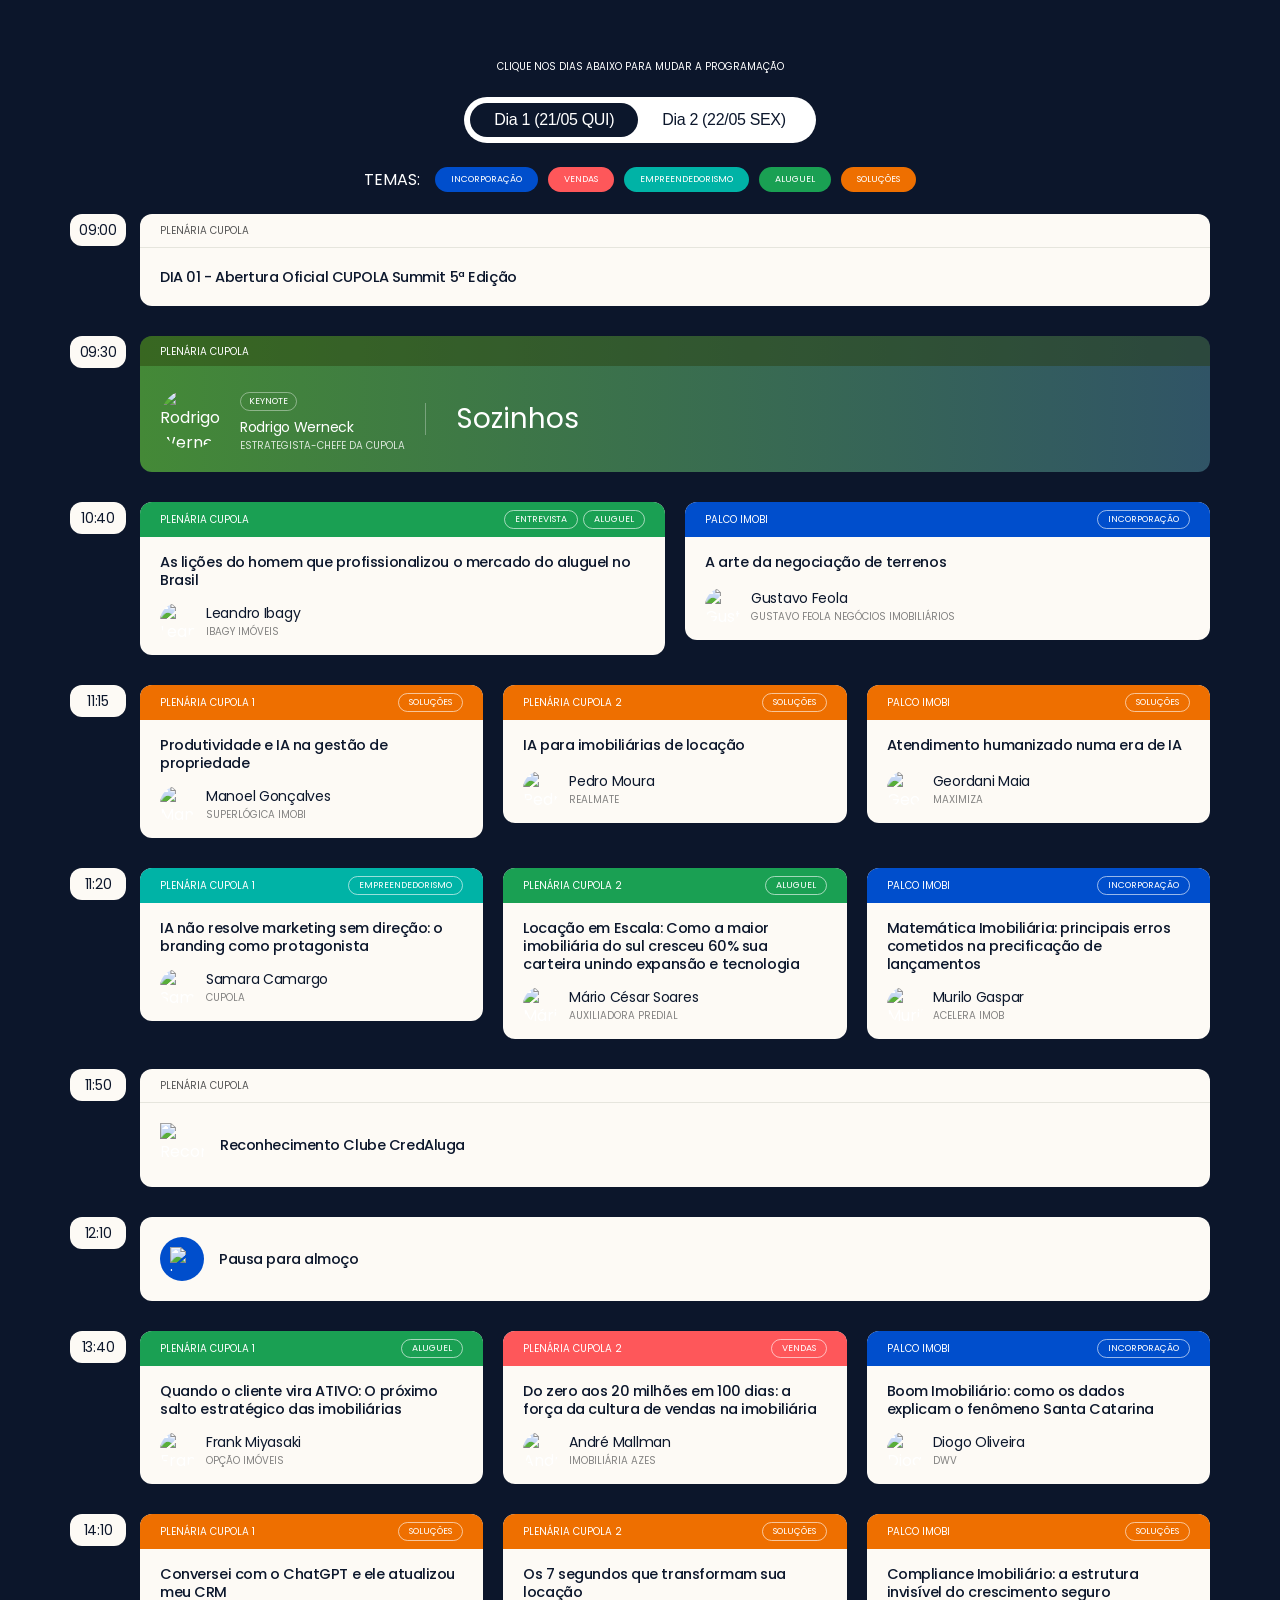
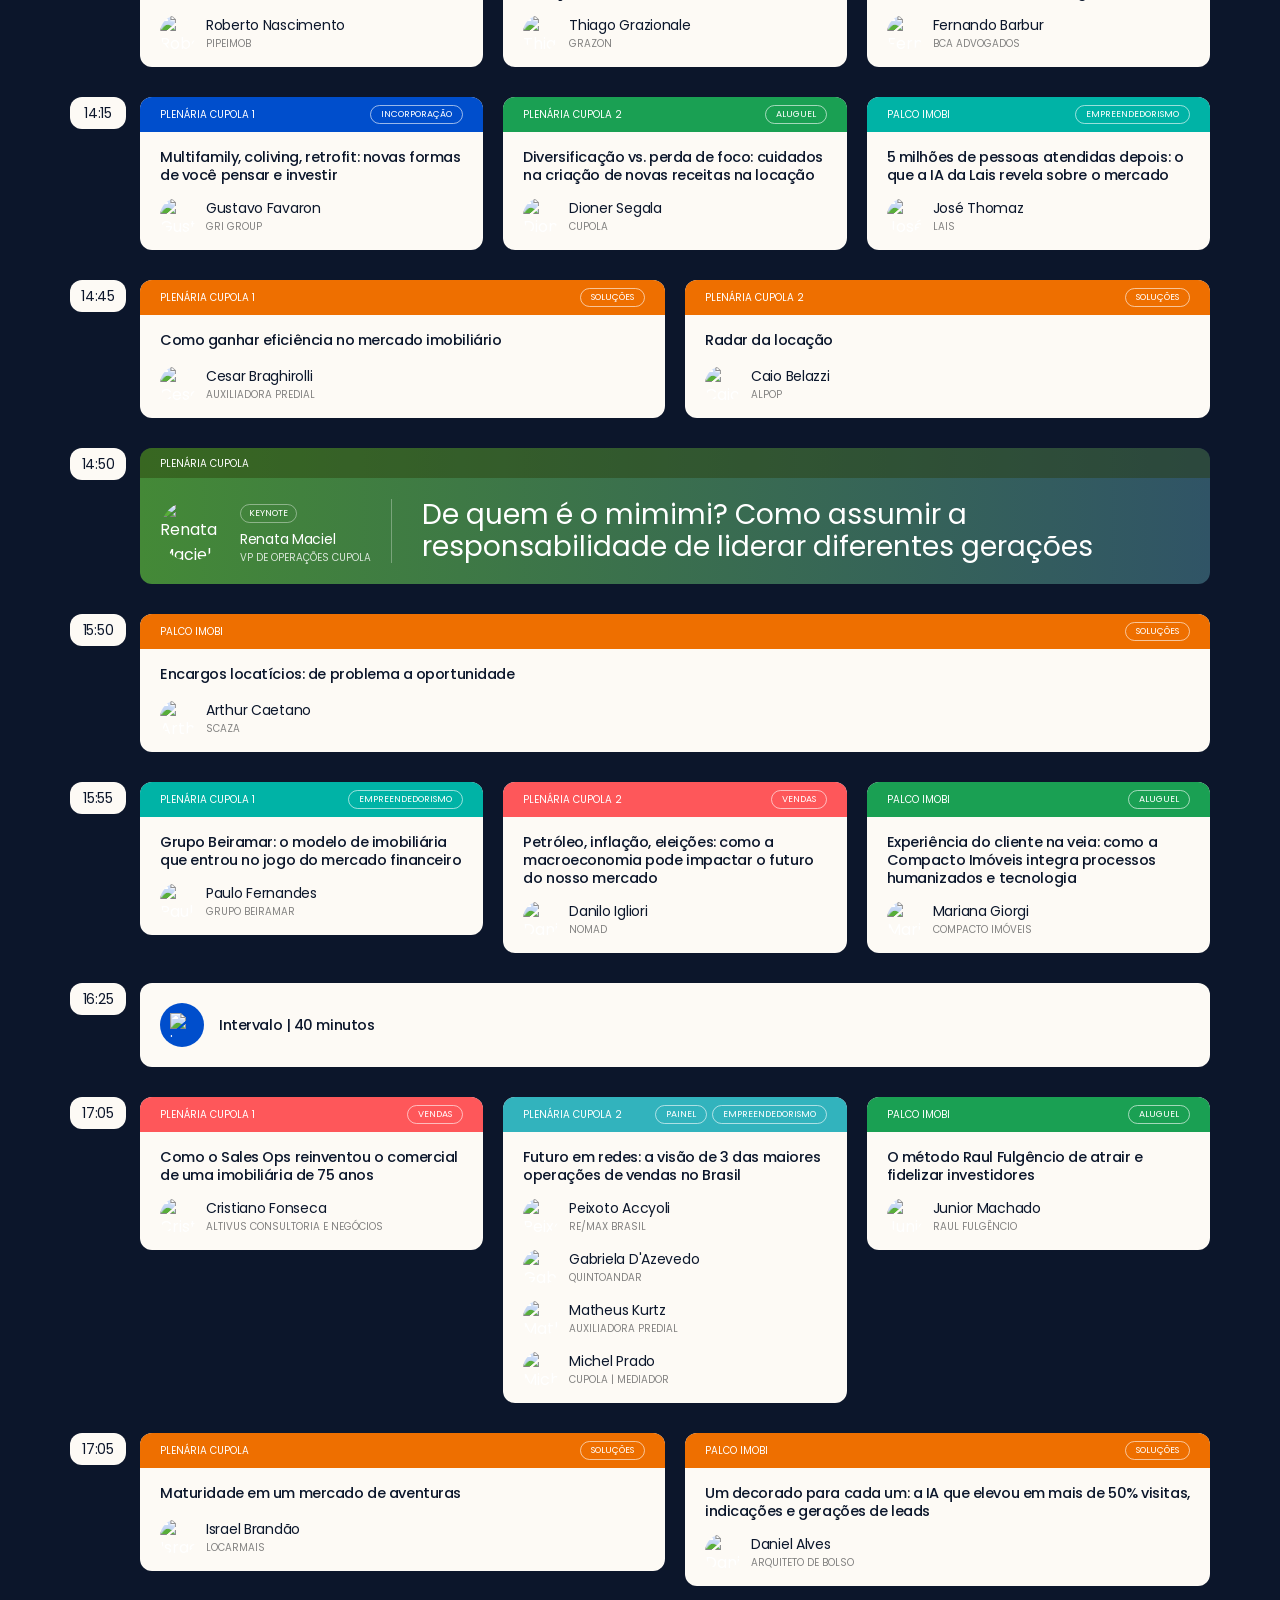
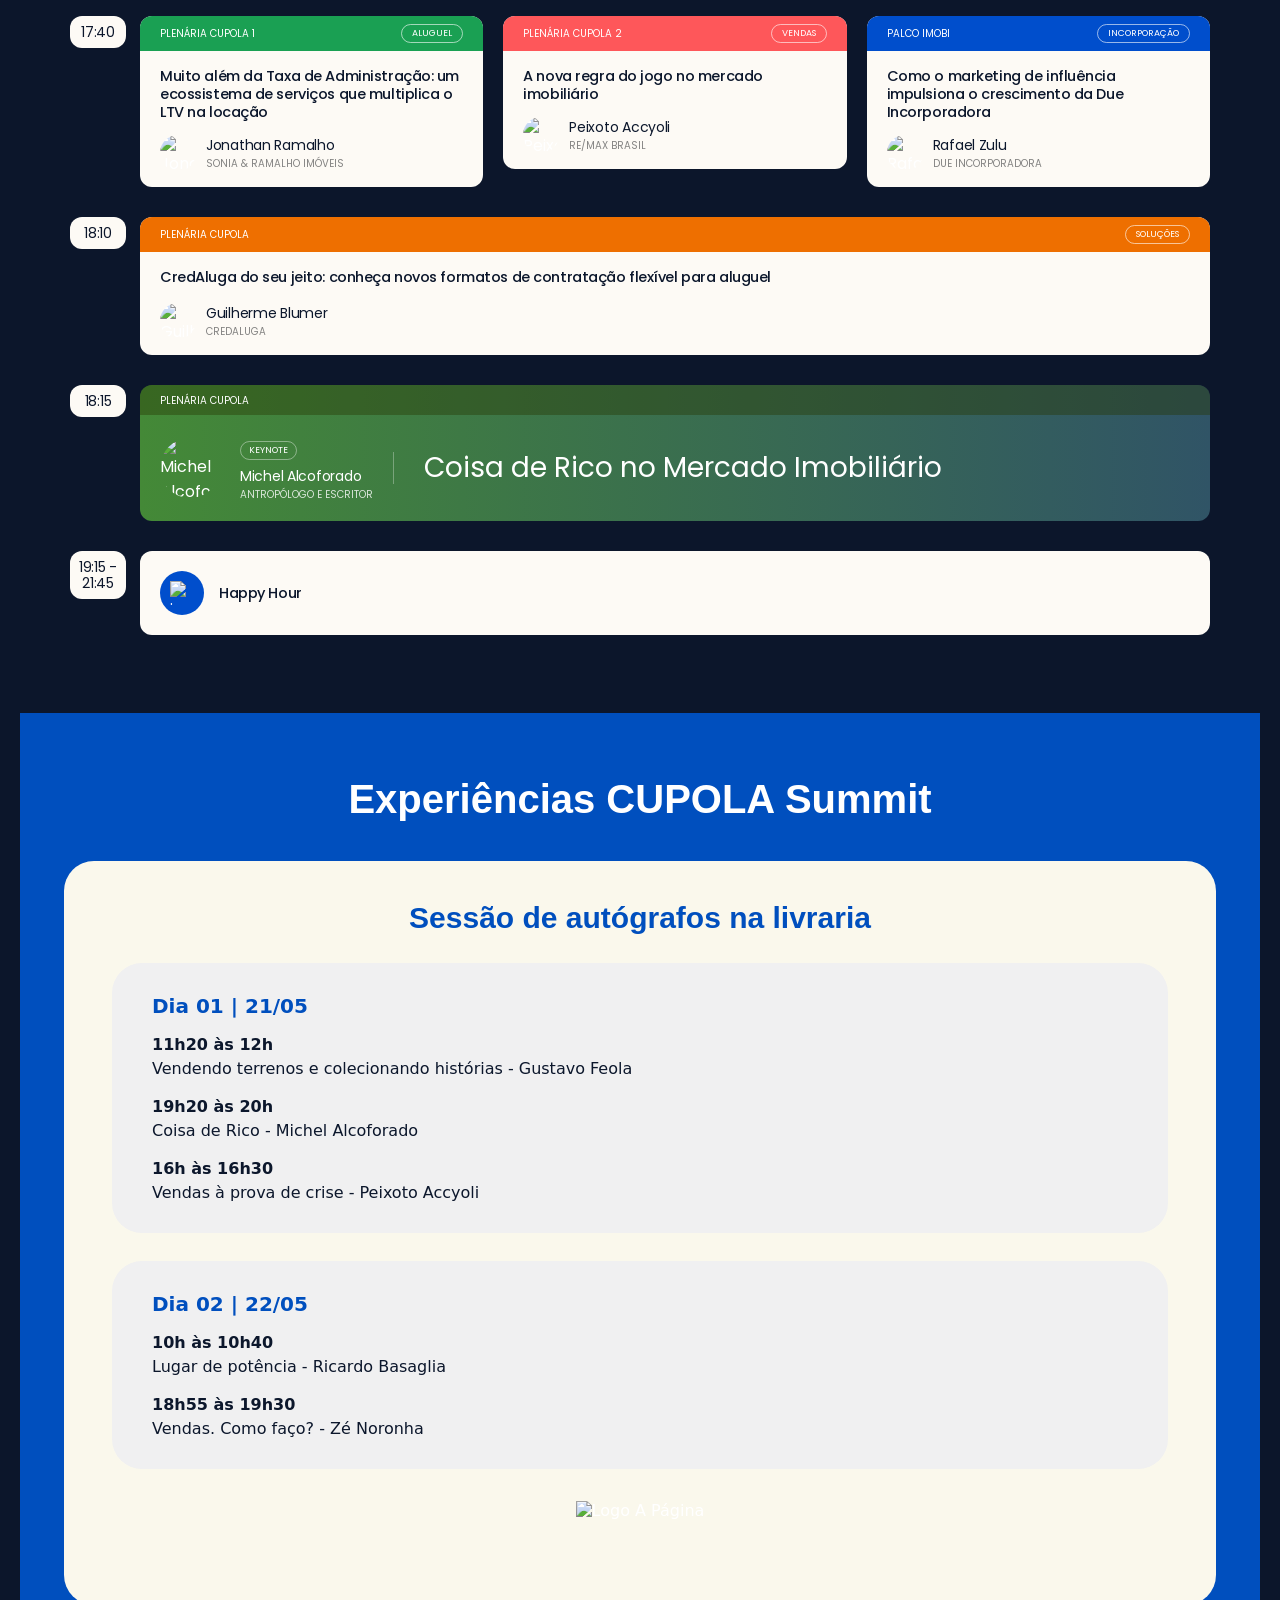
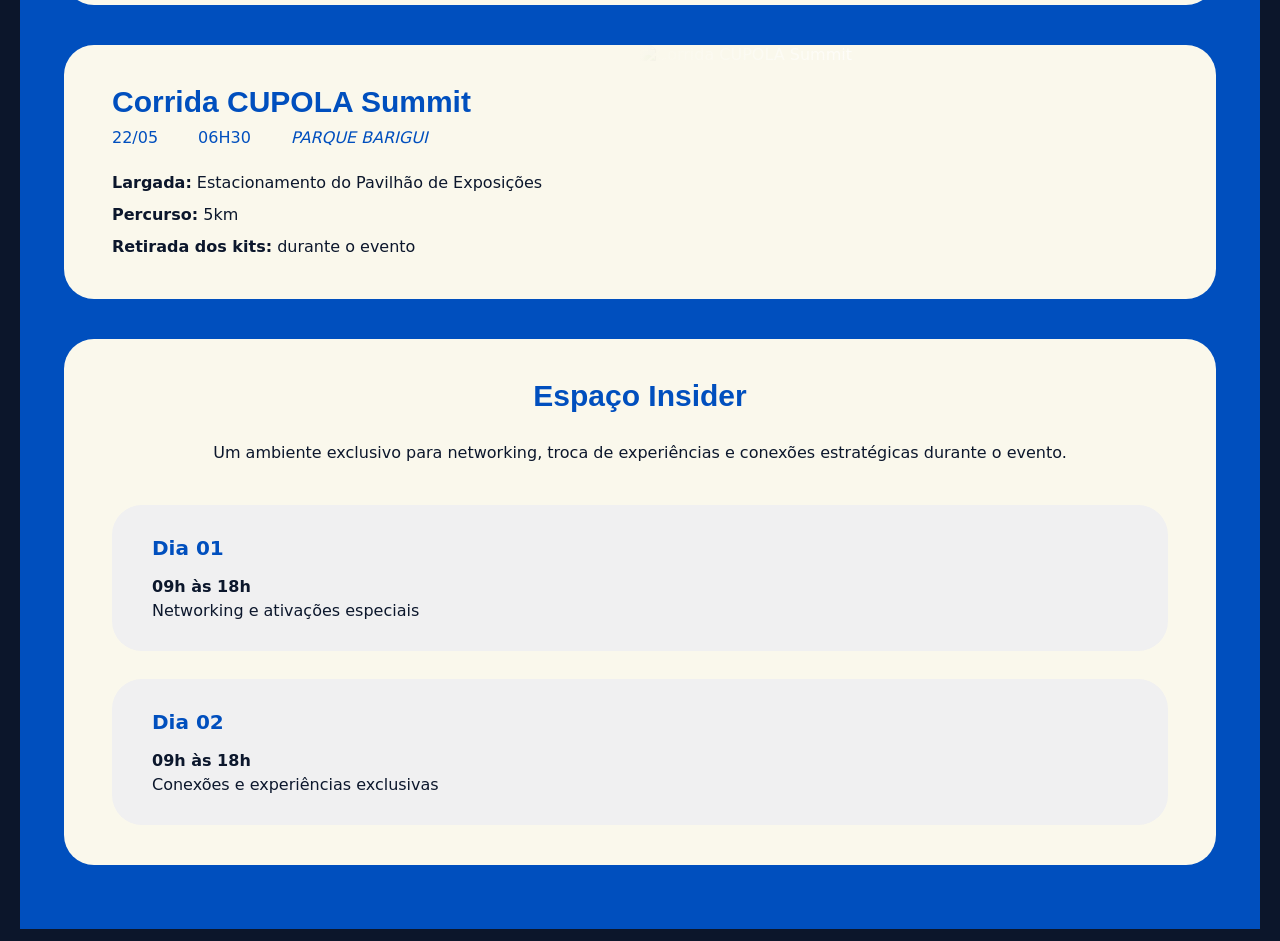
==== commit 20aabc95: "Section de experiências adicionado" ====
--- a/index.html
+++ b/index.html
@@ -9,7 +9,9 @@
   <body>
     <div class="summit-schedule">
       <div class="schedule-controls">
-        <p class="schedule-instruction">Clique nos dias abaixo para mudar a programação</p>
+        <p class="schedule-instruction">
+          Clique nos dias abaixo para mudar a programação
+        </p>
 
         <div class="schedule-tabs" id="tabs-container">
           <!-- Tabs serão geradas dinamicamente -->
@@ -33,7 +35,17 @@
       </div>
     </div>
 
+    <div id="experiencias"></div>
+
     <script src="script.js"></script>
+
+    <script>
+      fetch("./experiencias.html")
+        .then((response) => response.text())
+        .then((data) => {
+          document.getElementById("experiencias").innerHTML = data;
+        });
+    </script>
 
     <!-- AUTO HEIGHT IFRAME -->
     <script>
--- a/style.css
+++ b/style.css
@@ -220,7 +220,7 @@
 
 .card-normal.card-has-single-speaker {
   height: auto;
-  min-height: 154px;
+  min-height: 138px;
 }
 
 .card-normal.card-has-multiple-speakers {
@@ -261,6 +261,24 @@
 
 .card-announcement:not(.card-break) .event-title {
   padding: 20px;
+}
+
+.announcement-content {
+  display: flex;
+  align-items: center;
+  gap: 16px;
+  padding: 20px;
+}
+
+.card-announcement:not(.card-break) .announcement-content .event-title {
+  padding: 0;
+}
+
+.announcement-photo {
+  width: 44px;
+  height: 44px;
+  object-fit: contain;
+  flex-shrink: 0;
 }
 
 /* Keynote */
@@ -384,7 +402,7 @@
 }
 
 .card-body {
-  padding: 20px;
+  padding: 16px 20px;
   display: flex;
   flex-direction: column;
   justify-content: space-between;
@@ -397,13 +415,13 @@
   font-weight: 500;
   letter-spacing: -0.03em;
   color: var(--text-dark);
-  margin-bottom: 20px;
+  margin-bottom: 14px;
 }
 
 .normal-speaker-info {
   display: flex;
   align-items: center;
-  gap: 12px;
+  gap: 10px;
 }
 
 /* Break */
@@ -588,8 +606,17 @@
     overflow-wrap: anywhere;
   }
 
+  .announcement-content {
+    gap: 14px;
+    padding: 28px 18px 34px;
+  }
+
+  .card-announcement .announcement-content .event-title {
+    padding: 0;
+  }
+
   .card-body {
-    padding: 22px 18px;
+    padding: 16px 18px;
     min-height: 0;
     justify-content: flex-start;
   }
@@ -597,7 +624,7 @@
   .card-body .event-title {
     font-size: var(--font-talk-title);
     line-height: var(--line-talk-title);
-    margin-bottom: 28px;
+    margin-bottom: 16px;
     overflow-wrap: anywhere;
   }
 
@@ -612,7 +639,7 @@
   }
 
   .speakers-container {
-    gap: 12px !important;
+    gap: 10px !important;
   }
 
   .normal-speaker-info {
